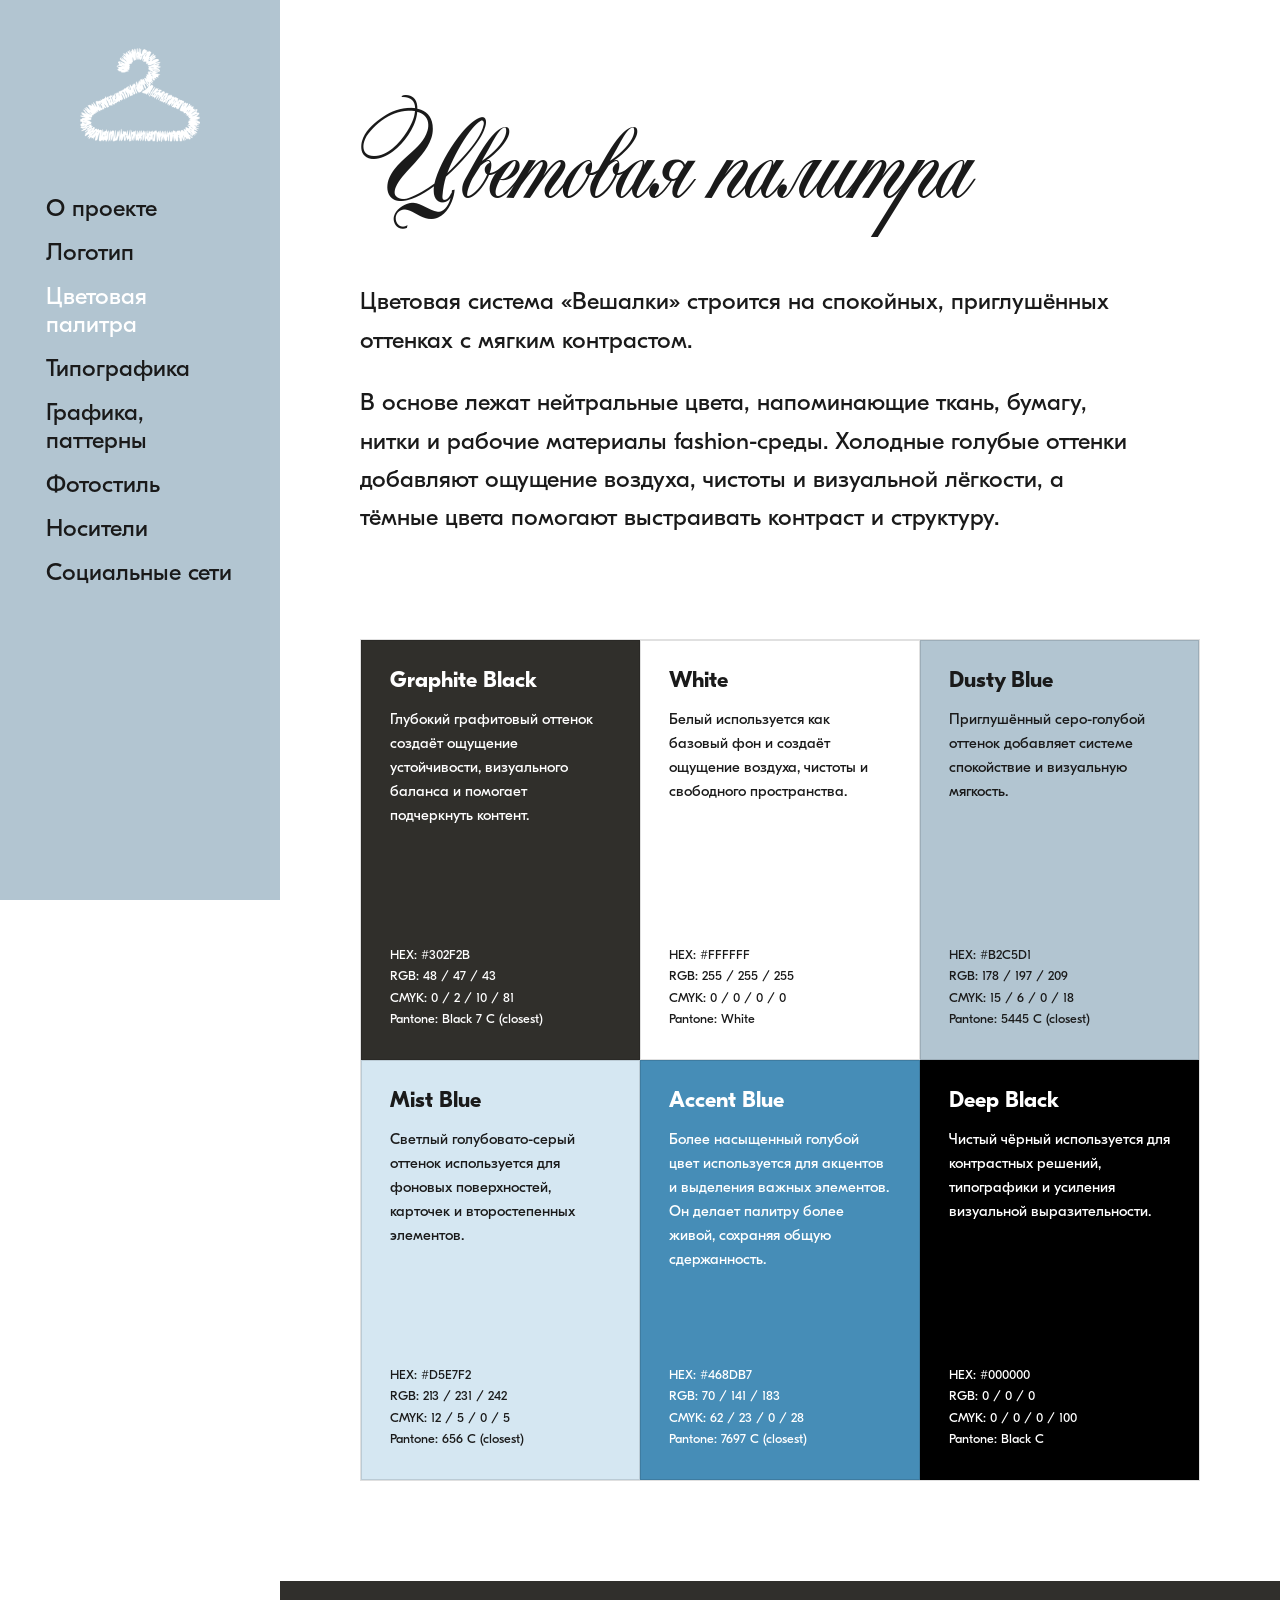
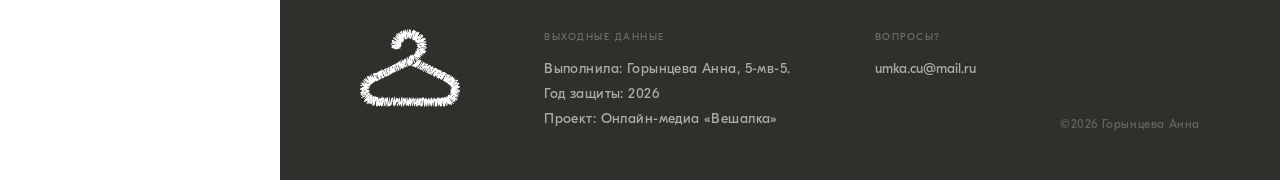
==== color.html @ f09e8b6f "Add files via upload" ====
<!DOCTYPE html>
<html lang="ru">
<head>
  <meta charset="UTF-8" />
  <meta name="viewport" content="width=device-width, initial-scale=1.0" />
  <title>Вешалка — Цветовая палитра</title>
  <link rel="stylesheet" href="css/style.css" />
  <link rel="stylesheet" href="css/color.css" />
</head>
<body>

<!-- ── MOBILE MENU BUTTON ── -->
<button class="menu-toggle" id="menuToggle" aria-label="Открыть меню">
  <span></span><span></span><span></span>
</button>
<div class="sidebar-overlay" id="sidebarOverlay"></div>

<!-- ── SIDEBAR ── -->
<aside class="sidebar" id="sidebar">
  <div class="sidebar-logo">
    <img src="assets/images/veshwhite.png" alt="Вешалка" />
  </div>
  <nav>
    <a href="index.html"> О проекте</a>
    <a href="logo.html">Логотип</a>
    <a href="color.html" class="active"> Цветовая палитра</a>
    <a href="typography.html"> Типографика</a>
    <a href="graphic.html"> Графика, паттерны</a>
    <a href="photostyle.html">Фотостиль</a>
    <a href="nositely.html"> Носители</a>
    <a href="socialmedia.html">Социальные сети</a>
  </nav>
</aside>

<!-- ── MAIN CONTENT ── -->
<main class="content">

  <!-- ЗАГОЛОВОК -->
  <section class="section reveal">
    <h1 class="section-title">Цветовая палитра</h1>

    <div class="color-intro reveal">
      <p>Цветовая система «Вешалки» строится на спокойных, приглушённых оттенках с мягким контрастом.</p>
      <p>В основе лежат нейтральные цвета, напоминающие ткань, бумагу, нитки и рабочие материалы fashion-среды. Холодные голубые оттенки добавляют ощущение воздуха, чистоты и визуальной лёгкости, а тёмные цвета помогают выстраивать контраст и структуру.</p>
    </div>

    <!-- ПАЛИТРА -->
    <div class="color-grid reveal">

      <!-- Graphite Black -->
      <div class="color-card color-card--dark">
        <div class="color-card-top">
          <h3 class="color-name">Graphite Black</h3>
          <p class="color-desc">Глубокий графитовый оттенок создаёт ощущение устойчивости, визуального баланса и помогает подчеркнуть контент.</p>
        </div>
        <div class="color-card-bottom">
          <p>HEX: #302F2B</p>
          <p>RGB: 48 / 47 / 43</p>
          <p>CMYK: 0 / 2 / 10 / 81</p>
          <p>Pantone: Black 7 C (closest)</p>
        </div>
      </div>

      <!-- White -->
      <div class="color-card color-card--white">
        <div class="color-card-top">
          <h3 class="color-name">White</h3>
          <p class="color-desc">Белый используется как базовый фон и создаёт ощущение воздуха, чистоты и свободного пространства.</p>
        </div>
        <div class="color-card-bottom">
          <p>HEX: #FFFFFF</p>
          <p>RGB: 255 / 255 / 255</p>
          <p>CMYK: 0 / 0 / 0 / 0</p>
          <p>Pantone: White</p>
        </div>
      </div>

      <!-- Dusty Blue -->
      <div class="color-card color-card--dusty">
        <div class="color-card-top">
          <h3 class="color-name">Dusty Blue</h3>
          <p class="color-desc">Приглушённый серо-голубой оттенок добавляет системе спокойствие и визуальную мягкость.</p>
        </div>
        <div class="color-card-bottom">
          <p>HEX: #B2C5D1</p>
          <p>RGB: 178 / 197 / 209</p>
          <p>CMYK: 15 / 6 / 0 / 18</p>
          <p>Pantone: 5445 C (closest)</p>
        </div>
      </div>

      <!-- Mist Blue -->
      <div class="color-card color-card--mist">
        <div class="color-card-top">
          <h3 class="color-name">Mist Blue</h3>
          <p class="color-desc">Светлый голубовато-серый оттенок используется для фоновых поверхностей, карточек и второстепенных элементов.</p>
        </div>
        <div class="color-card-bottom">
          <p>HEX: #D5E7F2</p>
          <p>RGB: 213 / 231 / 242</p>
          <p>CMYK: 12 / 5 / 0 / 5</p>
          <p>Pantone: 656 C (closest)</p>
        </div>
      </div>

      <!-- Accent Blue -->
      <div class="color-card color-card--accent">
        <div class="color-card-top">
          <h3 class="color-name color-name--light">Accent Blue</h3>
          <p class="color-desc color-desc--light">Более насыщенный голубой цвет используется для акцентов и выделения важных элементов. Он делает палитру более живой, сохраняя общую сдержанность.</p>
        </div>
        <div class="color-card-bottom color-card-bottom--light">
          <p>HEX: #468DB7</p>
          <p>RGB: 70 / 141 / 183</p>
          <p>CMYK: 62 / 23 / 0 / 28</p>
          <p>Pantone: 7697 C (closest)</p>
        </div>
      </div>

      <!-- Deep Black -->
      <div class="color-card color-card--black">
        <div class="color-card-top">
          <h3 class="color-name color-name--light">Deep Black</h3>
          <p class="color-desc color-desc--light">Чистый чёрный используется для контрастных решений, типографики и усиления визуальной выразительности.</p>
        </div>
        <div class="color-card-bottom color-card-bottom--light">
          <p>HEX: #000000</p>
          <p>RGB: 0 / 0 / 0</p>
          <p>CMYK: 0 / 0 / 0 / 100</p>
          <p>Pantone: Black C</p>
        </div>
      </div>

    </div>
  </section>

  <!-- FOOTER -->
  <footer class="footer reveal">
    <div class="footer-inner">
      <div class="footer-logo">
        <img src="assets/images/veshwhite.png" alt="" />
      </div>
      <div class="footer-info">
        <strong>Выходные данные</strong>
        Выполнила: Горынцева Анна, 5-мв-5.<br />
        Год защиты: 2026<br />
        Проект: Онлайн-медиа «Вешалка»
      </div>
      <div class="footer-contact">
        <strong class="footer-contact-label">Вопросы?</strong>
        <a href="mailto:umka.cu@mail.ru">umka.cu@mail.ru</a>
      </div>
      <div class="footer-copy">©2026 Горынцева Анна</div>
    </div>
  </footer>

</main>

<!-- SCROLL TO TOP -->
<button class="scroll-top" id="scrollTop" aria-label="Наверх">
  <svg viewBox="0 0 24 24"><polyline points="18 15 12 9 6 15"/></svg>
</button>

<script src="js/app.js"></script>
</body>
</html>
---- css/style.css ----
/* ═══════════════════════════════════════════════
   ВЕШАЛКА — style.css
   ═══════════════════════════════════════════════ */
 
/* ─── FONTS ──────────────────────────────────── */
@font-face {
  font-family: 'FrenchKiss';
  src: url('../assets/fonts/FrenchKissscript.ttf') format('truetype'),
       url('../assets/fonts/FrenchKiss.otf') format('opentype');
  font-weight: normal;
}
@font-face {
  font-family: 'KGScript';
  src: url('../assets/fonts/KGScript.ttf') format('truetype'),
       url('../assets/fonts/KGScript.otf') format('opentype');
  font-weight: normal;
}
@font-face {
  font-family: 'GTEesti';
  src: url('../assets/fonts/GTEestiProDisplay-Thin.ttf') format('truetype'),
       url('../assets/fonts/gteestiprodisplay_thin.otf') format('opentype');
  font-weight: 300;
}
@font-face {
  font-family: 'GTEesti';
  src: url('../assets/fonts/GTEestiProDisplay-Regular.ttf') format('truetype'),
       url('../assets/fonts/gteestiprodisplay_regular.otf') format('opentype');
  font-weight: 400;
}
@font-face {
  font-family: 'GTEesti';
  src: url('../assets/fonts/GTEestiProDisplay-Bold.ttf') format('truetype'),
       url('../assets/fonts/gteestiprodisplay_bold.otf') format('opentype');
  font-weight: 700;
}
 
/* ─── VARIABLES ──────────────────────────────── */
:root {
  --blue:        #B2C5D1;
  --dark:        #302F2C;
  --white:       #FFFFFF;
  --black:       #1a1a1a;
  --sidebar-w:   280px;
  --gap-section: 100px;
  --gap-block:    50px;
}
 
/* ─── RESET ──────────────────────────────────── */
*, *::before, *::after {
  box-sizing: border-box;
  margin: 0;
  padding: 0;
}
html {
  scroll-behavior: smooth;
}
body {
  display: flex;
  min-height: 100vh;
  font-family: 'GTEesti', sans-serif;
  font-weight: 400;
  color: var(--black);
  background: var(--white);
  overflow-x: hidden;
}
 
/* ═══════════════════════════════════════════════
   SIDEBAR
   ═══════════════════════════════════════════════ */
.sidebar {
  position: fixed;
  top: 0;
  left: 0;
  width: var(--sidebar-w);
  height: 100vh;
  background: var(--blue);
  display: flex;
  flex-direction: column;
  padding: 48px 36px 36px;
  z-index: 100;
  overflow: hidden;
}
 
/* Вешалка в сайдбаре — большая, как на макете */
.sidebar-logo {
  margin-bottom: 48px;
  display: flex;
  justify-content: center;
}
.sidebar-logo img {
  width: 120px;
}
 
/* Навигация */
.sidebar nav {
  display: flex;
  flex-direction: column;
  gap: 4px;
}
.sidebar nav a {
  display: flex;
  align-items: baseline;
  gap: 10px;
  text-decoration: none;
  font-family: 'GTEesti', sans-serif;
  font-weight: 400;
  font-size: 24px;
  color: var(--black);
  padding: 6px 10px;
  border-radius: 4px;
  transition: color 0.22s, background 0.22s;
}
.sidebar nav a .num {
  font-size: 13px;
  color: rgba(0, 0, 0, 0.4);
  min-width: 18px;
  flex-shrink: 0;
  line-height: 1;
}
.sidebar nav a:hover {
  background: rgba(255, 255, 255, 0.3);
  color: var(--black);
}
/* Активная страница — белым */
.sidebar nav a.active {
  color: var(--white);
  font-weight: 400;
}
.sidebar nav a.active .num {
  color: rgba(255, 255, 255, 0.6);
}
 
/* ═══════════════════════════════════════════════
   MAIN CONTENT
   ═══════════════════════════════════════════════ */
.content {
  margin-left: var(--sidebar-w);
  flex: 1;
  background: var(--white);
  padding: 0 80px;
}
 
/* ─── HERO ───────────────────────────────────── */
.hero {
  min-height: 100vh;
  display: flex;
  align-items: center;
  justify-content: center;
  padding-top: 60px;
  padding-bottom: 60px;
}
.hero-logo img {
  width: 100%;
  max-width: 700px;
  display: block;
}
 
/* ─── СЕКЦИИ ─────────────────────────────────── */
.section {
  padding-top: var(--gap-section);
}
 
/* Заголовки — рукописный шрифт, 128px */
.section-title {
  font-family: 'KGScript', 'FrenchKiss', cursive;
  font-size: 128px;
  font-weight: normal;
  color: var(--black);
  margin-bottom: var(--gap-block);
  line-height: 1.05;
}
 
/* Весь основной текст — regular, 24px */
p, .about-text p, .mission-right p,
.metaphor-text p, .visual-right p,
.audience-desc p, .audience-note,
.tone-text p {
  font-family: 'GTEesti', sans-serif;
  font-weight: 400;
  font-size: 24px;
  line-height: 1.6;
  color: var(--black);
}
 
/* ─── О ПРОЕКТЕ ──────────────────────────────── */
.about-text {
  margin-bottom: var(--gap-block);
}
.about-text p {
  max-width: 700px;
}
.about-note {
  display: flex;
  align-items: flex-start;
  gap: 24px;
  max-width: 700px;
}
.about-note .stitch-v {
  width: 35px;
  flex-shrink: 0;
  margin-top: 6px;
}
.about-note p {
  /* same color as body, no opacity reduction */
  color: var(--black);
  margin: 0;
}
 
/* ─── МИССИЯ ─────────────────────────────────── */
.mission-layout {
  display: flex;
  align-items: center;
  gap: 80px;
  flex-wrap: wrap;
}
.mission-left {
  flex-shrink: 0;
  position: relative;
  display: flex;
  align-items: center;
  justify-content: center;
}
.mission-left .circle-img {
  width: 500px;
}
.mission-left .circle-text {
  position: absolute;
  text-align: center;
  font-family: 'GTEesti', sans-serif;
  font-weight: 400;
  font-size: 24px;
  line-height: 1.4;
  max-width: 300px;
  color: var(--black);
}
.mission-right {
  flex: 1;
  min-width: 280px;
}
 
/* ─── МЕТАФОРА БРЕНДА ────────────────────────── */
.metaphor-layout {
  display: flex;
  align-items: flex-start;
  gap: 80px;
}
.metaphor-text {
  flex: 1;
}
.metaphor-text p {
  margin-bottom: 24px;
  max-width: 600px;
}
.metaphor-image {
  flex-shrink: 0;
}
.metaphor-image img {
  width: 160px;
}
.metaphor-note {
  display: flex;
  align-items: flex-start;
  gap: 24px;
  max-width: 700px;
  margin-top: var(--gap-block);
}
.metaphor-note .stitch-v {
  width: 12px;
  flex-shrink: 0;
  margin-top: 6px;
}
.metaphor-note p {
  color: var(--black);
  margin: 0;
}
 
/* ─── ВИЗУАЛЬНАЯ МЕТАФОРА ────────────────────── */
.visual-layout {
  display: flex;
  align-items: center;
  gap: 80px;
  flex-wrap: wrap;
}
.visual-left {
  flex: 1;
  min-width: 220px;
  display: flex;
  align-items: center;
  justify-content: center;
}
.embroidery-block {
  display: flex;
  flex-direction: column;
  align-items: center;
  gap: 16px;
  width: 100%;
}
.embroidery-block img {
  width: 100%;
  max-width: 320px;
  /* без понижения прозрачности */
}
.embroidery-word {
  font-family: 'GTEesti', sans-serif;
  font-weight: 400;
  font-size: 32px;
  color: var(--black);
  letter-spacing: 0.05em;
  text-align: center;
}
.visual-right {
  flex: 1;
  min-width: 280px;
}
.visual-right p {
  margin-bottom: var(--gap-block);
}
 
/* ─── ЦЕЛЕВАЯ АУДИТОРИЯ ──────────────────────── */
.audience-top {
  display: flex;
  align-items: center;
  gap: 80px;
  flex-wrap: wrap;
}
.audience-badge {
  flex-shrink: 0;
  position: relative;
  display: flex;
  align-items: center;
  justify-content: center;
}
.audience-badge .circle-img {
  width: 500px;
}
.audience-badge .badge-text {
  position: absolute;
  text-align: center;
  font-family: 'GTEesti', sans-serif;
  font-weight: 400;
  font-size: 24px;
  line-height: 1.4;
  color: var(--black);
}
.audience-desc {
  flex: 1;
  min-width: 280px;
}
.audience-desc p {
  margin-bottom: 24px;
}
.audience-note {
  margin-top: var(--gap-block);
  max-width: 700px;
}
 
/* ─── СТИЛЬ ОБЩЕНИЯ ──────────────────────────── */
.tone-text p {
  max-width: 700px;
  margin-bottom: 24px;
}
.tone-main {
  font-weight: 700 !important;
}
 
/* ─── КЛЮЧЕВОЕ СООБЩЕНИЕ ─────────────────────── */
.keymsg-layout {
  display: flex;
  align-items: center;
  gap: 40px;
  flex-wrap: wrap;
}
.keymsg-circle {
  position: relative;
  display: flex;
  align-items: center;
  justify-content: center;
  flex-shrink: 0;
}
.keymsg-circle .circle-img {
  width: 500px;
}
.keymsg-circle .keymsg-text {
  position: absolute;
  text-align: center;
  font-family: 'GTEesti', sans-serif;
  font-weight: 400;
  font-size: 24px;
  line-height: 1.4;
  max-width: 320px;
  color: var(--black);
}
 
/* ═══════════════════════════════════════════════
   FOOTER
   ═══════════════════════════════════════════════ */
.footer {
  margin-top: var(--gap-section);
  background: var(--dark);
  /* Отступы чтобы не растягивался на всю ширину контента */
  margin-left: -80px;
  margin-right: -80px;
  padding: 48px 80px;
}
.footer-inner {
  display: flex;
  align-items: flex-start;
  justify-content: space-between;
  gap: 40px;
  flex-wrap: wrap;
}
.footer-logo img {
  width: 100px;
}
.footer-info {
  font-family: 'GTEesti', sans-serif;
  font-weight: 400;
  font-size: 14px;
  line-height: 1.8;
  color: rgba(255, 255, 255, 0.6);
  letter-spacing: 0.03em;
}
.footer-info strong {
  display: block;
  color: rgba(255, 255, 255, 0.3);
  font-size: 10px;
  letter-spacing: 0.15em;
  text-transform: uppercase;
  margin-bottom: 10px;
  font-weight: 400;
}
.footer-contact {
  font-family: 'GTEesti', sans-serif;
  font-weight: 400;
  font-size: 14px;
  line-height: 1.8;
  color: rgba(255, 255, 255, 0.6);
}
.footer-contact-label {
  display: block;
  color: rgba(255, 255, 255, 0.3);
  font-size: 10px;
  letter-spacing: 0.15em;
  text-transform: uppercase;
  margin-bottom: 10px;
  font-weight: 400;
}
.footer-contact a {
  color: rgba(255, 255, 255, 0.6);
  text-decoration: none;
  transition: color 0.2s;
}
.footer-contact a:hover {
  color: var(--white);
}
.footer-copy {
  font-family: 'GTEesti', sans-serif;
  font-weight: 400;
  font-size: 12px;
  color: rgba(255, 255, 255, 0.25);
  letter-spacing: 0.05em;
  align-self: flex-end;
}
 
/* ═══════════════════════════════════════════════
   SCROLL TO TOP
   ═══════════════════════════════════════════════ */
.scroll-top {
  position: fixed;
  bottom: 40px;
  right: 40px;
  width: 48px;
  height: 48px;
  background: var(--blue);
  border-radius: 50%;
  display: flex;
  align-items: center;
  justify-content: center;
  cursor: pointer;
  opacity: 0;
  pointer-events: none;
  transition: opacity 0.3s, transform 0.3s;
  z-index: 200;
  border: none;
}
.scroll-top.visible {
  opacity: 1;
  pointer-events: all;
}
.scroll-top:hover {
  transform: translateY(-3px);
  background: #9db5c3;
}
.scroll-top svg {
  width: 20px;
  height: 20px;
  stroke: white;
  fill: none;
  stroke-width: 2;
  stroke-linecap: round;
  stroke-linejoin: round;
}
 
/* ═══════════════════════════════════════════════
   REVEAL ANIMATION
   ═══════════════════════════════════════════════ */
.reveal {
  opacity: 0;
  transform: translateY(36px);
  transition: opacity 0.75s ease, transform 0.75s ease;
}
.reveal.visible {
  opacity: 1;
  transform: translateY(0);
}
 
/* ═══════════════════════════════════════════════
   MOBILE MENU TOGGLE
   ═══════════════════════════════════════════════ */
.menu-toggle {
  display: none;
  position: fixed;
  top: 16px;
  left: 16px;
  z-index: 300;
  background: var(--blue);
  border: none;
  width: 44px;
  height: 44px;
  border-radius: 6px;
  flex-direction: column;
  align-items: center;
  justify-content: center;
  gap: 5px;
  cursor: pointer;
  padding: 10px;
}
.menu-toggle span {
  display: block;
  width: 22px;
  height: 2px;
  background: var(--black);
  transition: all 0.25s;
}
.sidebar-overlay {
  display: none;
  position: fixed;
  inset: 0;
  background: rgba(0, 0, 0, 0.3);
  z-index: 99;
}
 
/* ═══════════════════════════════════════════════
   RESPONSIVE
   ═══════════════════════════════════════════════ */
 
/* TABLET — до 1024px */
@media (max-width: 1024px) {
  :root {
    --sidebar-w: 240px;
  }
  .content {
    padding: 0 48px;
  }
  .footer {
    margin-left: -48px;
    margin-right: -48px;
    padding: 40px 48px;
  }
  .section-title {
    font-size: 80px;
  }
  .hero-logo img {
    max-width: 500px;
  }
  .mission-left .circle-img,
  .audience-badge .circle-img,
  .keymsg-circle .circle-img {
    width: 360px;
  }
  .mission-left .circle-text,
  .audience-badge .badge-text,
  .keymsg-circle .keymsg-text {
    font-size: 20px;
    max-width: 240px;
  }
}
 
/* TABLET — до 768px */
@media (max-width: 768px) {
  :root {
    --sidebar-w: 0px;
    --gap-section: 72px;
    --gap-block: 40px;
  }
 
  .menu-toggle {
    display: flex;
  }
  .sidebar-overlay {
    display: block;
    opacity: 0;
    pointer-events: none;
    transition: opacity 0.3s;
  }
  .sidebar-overlay.open {
    opacity: 1;
    pointer-events: all;
  }
 
  /* Сайдбар выезжает, но логотип в нём начинается ниже, чтобы не перекрывать бургер */
  .sidebar {
    width: 260px;
    transform: translateX(-100%);
    transition: transform 0.3s ease;
    padding-top: 80px; /* отступ сверху, чтобы вешалка была ниже бургера */
  }
  .sidebar.open {
    transform: translateX(0);
  }
 
  .content {
    margin-left: 0;
    padding: 0 28px;
  }
  .footer {
    margin-left: -28px;
    margin-right: -28px;
    padding: 36px 28px;
  }
 
  .hero {
    min-height: 80vh;
    padding-top: 72px;
  }
  .hero-logo img {
    max-width: 320px;
  }
  .section-title {
    font-size: 56px;
  }
  p, .about-text p, .mission-right p,
  .metaphor-text p, .visual-right p,
  .audience-desc p, .audience-note,
  .tone-text p {
    font-size: 18px;
  }
  .mission-left .circle-text,
  .audience-badge .badge-text,
  .keymsg-circle .keymsg-text {
    font-size: 18px;
  }
  .mission-layout,
  .metaphor-layout,
  .visual-layout,
  .audience-top,
  .keymsg-layout {
    flex-direction: column;
    align-items: flex-start;
    gap: 40px;
  }
  .mission-left .circle-img,
  .audience-badge .circle-img,
  .keymsg-circle .circle-img {
    width: 280px;
  }
  .mission-left .circle-text,
  .audience-badge .badge-text,
  .keymsg-circle .keymsg-text {
    max-width: 200px;
  }
  .metaphor-image {
    display: none;
  }
  .footer-inner {
    flex-direction: column;
    gap: 28px;
  }
  .scroll-top {
    bottom: 20px;
    right: 20px;
  }
}
 
/* MOBILE — до 480px */
@media (max-width: 480px) {
  .section-title {
    font-size: 44px;
  }
  .content {
    padding: 0 20px;
  }
  .footer {
    margin-left: -20px;
    margin-right: -20px;
    padding: 28px 20px;
  }
  .hero-logo img {
    max-width: 260px;
  }
  .mission-left .circle-img,
  .audience-badge .circle-img,
  .keymsg-circle .circle-img {
    width: 240px;
  }
}
 
/* WIDE DESKTOP — 1600px+ */
@media (min-width: 1600px) {
  :root {
    --sidebar-w: 320px;
  }
  .content {
    padding: 0 120px;
  }
  .footer {
    margin-left: -120px;
    margin-right: -120px;
    padding: 56px 120px;
  }
  .hero-logo img {
    max-width: 900px;
  }
  .section-title {
    font-size: 128px;
  }
}
---- css/color.css ----
/* ═══════════════════════════════════════════════
   ВЕШАЛКА — color.css
   Стили для страницы «Цветовая палитра»
   ═══════════════════════════════════════════════ */

/* ─── ВВОДНЫЙ ТЕКСТ ──────────────────────────── */
.color-intro {
  margin-bottom: var(--gap-section);
  max-width: 780px;
}
.color-intro p {
  font-size: 24px;
  font-weight: 400;
  line-height: 1.6;
  color: var(--black);
  margin-bottom: 24px;
}
.color-intro p:last-child {
  margin-bottom: 0;
}

/* ─── СЕТКА КАРТОЧЕК ─────────────────────────── */
.color-grid {
  display: grid;
  grid-template-columns: repeat(3, 1fr);
  gap: 0;
  border: 1.5px solid rgba(0, 0, 0, 0.12);
}

/* ─── БАЗОВАЯ КАРТОЧКА ───────────────────────── */
.color-card {
  display: flex;
  flex-direction: column;
  justify-content: space-between;
  min-height: 420px;
  border: 1.5px solid rgba(0, 0, 0, 0.12);
  padding: 28px 28px 28px;
}

.color-card-top {
  flex: 1;
}
.color-card-bottom {
  margin-top: 32px;
}

/* Название цвета */
.color-name {
  font-family: 'GTEesti', sans-serif;
  font-weight: 700;
  font-size: 22px;
  color: var(--black);
  margin-bottom: 14px;
  line-height: 1.2;
}
.color-name--light {
  color: var(--white);
}

/* Описание */
.color-desc {
  font-family: 'GTEesti', sans-serif;
  font-weight: 400;
  font-size: 15px;
  line-height: 1.6;
  color: var(--black);
}
.color-desc--light {
  color: var(--white);
}

/* Технические данные */
.color-card-bottom p {
  font-family: 'GTEesti', sans-serif;
  font-weight: 400;
  font-size: 13px;
  line-height: 1.65;
  color: var(--black);
  margin: 0;
}
.color-card-bottom--light p {
  color: var(--white);
}

/* ─── ВАРИАНТЫ КАРТОЧЕК ──────────────────────── */

/* Graphite Black */
.color-card--dark {
  background-color: #302F2B;
}
.color-card--dark .color-name,
.color-card--dark .color-desc,
.color-card--dark .color-card-bottom p {
  color: var(--white);
}

/* White */
.color-card--white {
  background-color: #FFFFFF;
}

/* Dusty Blue */
.color-card--dusty {
  background-color: #B2C5D1;
}

/* Mist Blue */
.color-card--mist {
  background-color: #D5E7F2;
}

/* Accent Blue */
.color-card--accent {
  background-color: #468DB7;
}

/* Deep Black */
.color-card--black {
  background-color: #000000;
}

/* ═══════════════════════════════════════════════
   RESPONSIVE
   ═══════════════════════════════════════════════ */

/* TABLET */
@media (max-width: 1024px) {
  .color-grid {
    grid-template-columns: repeat(2, 1fr);
  }
  .color-card {
    min-height: 380px;
  }
  .color-name {
    font-size: 20px;
  }
}

/* MOBILE */
@media (max-width: 640px) {
  .color-grid {
    grid-template-columns: 1fr;
  }
  .color-card {
    min-height: 300px;
    padding: 24px;
  }
  .color-intro p {
    font-size: 18px;
  }
  .color-name {
    font-size: 20px;
  }
  .color-desc {
    font-size: 14px;
  }
  .color-card-bottom p {
    font-size: 12px;
  }
}
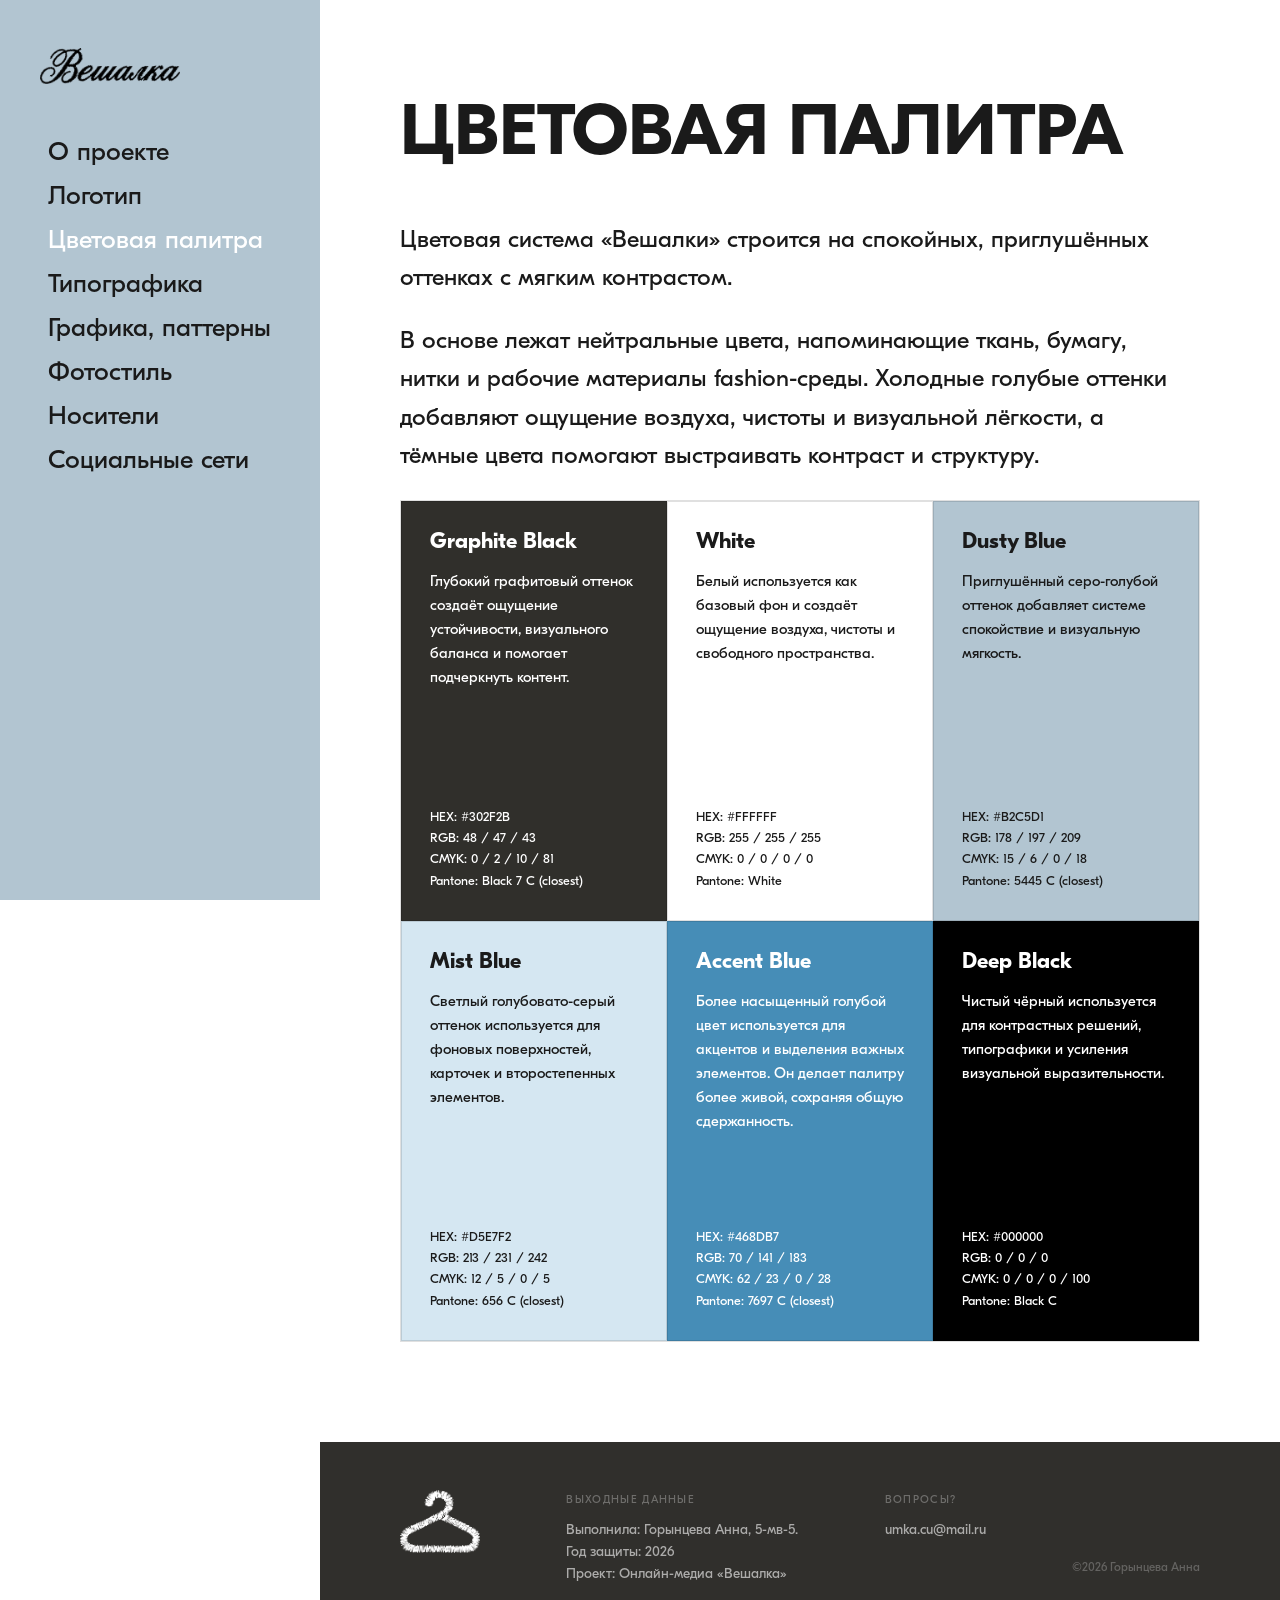
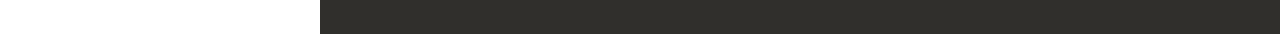
==== commit 9fb32757: "ох..." ====
--- a/color.html
+++ b/color.html
@@ -4,6 +4,7 @@
   <meta charset="UTF-8" />
   <meta name="viewport" content="width=device-width, initial-scale=1.0" />
   <title>Вешалка — Цветовая палитра</title>
+  <link rel="icon" href="assets/images/fav.png" type="image/png">
   <link rel="stylesheet" href="css/style.css" />
   <link rel="stylesheet" href="css/color.css" />
 </head>
@@ -18,7 +19,7 @@
 <!-- ── SIDEBAR ── -->
 <aside class="sidebar" id="sidebar">
   <div class="sidebar-logo">
-    <img src="assets/images/veshwhite.png" alt="Вешалка" />
+    <img src="assets/images/veshmenu.png" alt="Вешалка" />
   </div>
   <nav>
     <a href="index.html"> О проекте</a>
@@ -34,10 +35,12 @@
 
 <!-- ── MAIN CONTENT ── -->
 <main class="content">
+  <div class="content-inner">
 
   <!-- ЗАГОЛОВОК -->
   <section class="section reveal">
-    <h1 class="section-title">Цветовая палитра</h1>
+    <h1 class="color-page-title">ЦВЕТОВАЯ ПАЛИТРА</h1>
+
 
     <div class="color-intro reveal">
       <p>Цветовая система «Вешалки» строится на спокойных, приглушённых оттенках с мягким контрастом.</p>
@@ -153,7 +156,7 @@
       <div class="footer-copy">©2026 Горынцева Анна</div>
     </div>
   </footer>
-
+</div>
 </main>
 
 <!-- SCROLL TO TOP -->
--- a/css/style.css
+++ b/css/style.css
@@ -5,7 +5,7 @@
 /* ─── FONTS ──────────────────────────────────── */
 @font-face {
   font-family: 'FrenchKiss';
-  src: url('../assets/fonts/FrenchKissscript.ttf') format('truetype'),
+  src: url('../assets/fonts/denistina_en.ttf') format('truetype'),
        url('../assets/fonts/FrenchKiss.otf') format('opentype');
   font-weight: normal;
 }
@@ -34,15 +34,38 @@
   font-weight: 700;
 }
  
-/* ─── VARIABLES ──────────────────────────────── */
+/* ─── СЕТОЧНЫЕ ПЕРЕМЕННЫЕ ────────────────────── */
+/*
+  Вся страница = 16 колонок
+  Сайдбар      = 4 кол  → 25% viewport
+  Контент-зона = 12 кол → 75% viewport
+  Отступ-воздух= 1 кол  → 75% / 12 = 6.25% контент-зоны с каждой стороны
+  Одна колонка контента = 75vw / 12
+*/
 :root {
-  --blue:        #B2C5D1;
-  --dark:        #302F2C;
-  --white:       #FFFFFF;
-  --black:       #1a1a1a;
-  --sidebar-w:   280px;
-  --gap-section: 100px;
-  --gap-block:    50px;
+  --cols-total:   16;
+  --cols-sidebar: 4;
+  --cols-content: 12;   /* 75vw */
+  --cols-pad:     1;    /* 1 кол воздуха с каждой стороны внутри контента */
+ 
+  --sidebar-w:    25vw;       /* 4/16 */
+  --col-w:        calc(75vw / 12); /* ширина одной контентной колонки */
+  --content-pad:  calc(75vw / 12); /* 1 колонка = отступ */
+ 
+  --blue:   #B2C5D1;
+  --dark:   #302F2C;
+  --white:  #FFFFFF;
+  --black:  #1a1a1a;
+ 
+  /* Типографика */
+  --fz-body:    26px;
+  --lh-body:    36px;   /* строгий межстрочный интервал */
+  --fz-title:   64px;
+  --lh-title:   72px;
+ 
+  /* Вертикальные отступы */
+  --gap-before-title: 100px;  /* перед заголовком */
+  --gap-after-title:  50px;   /* после заголовка / между блоками */
 }
  
 /* ─── RESET ──────────────────────────────────── */
@@ -51,93 +74,93 @@
   margin: 0;
   padding: 0;
 }
-html {
-  scroll-behavior: smooth;
-}
+html { scroll-behavior: smooth; }
 body {
-  display: flex;
+
   min-height: 100vh;
   font-family: 'GTEesti', sans-serif;
   font-weight: 400;
+  font-size: var(--fz-body);
+  line-height: var(--lh-body);
   color: var(--black);
   background: var(--white);
   overflow-x: hidden;
 }
  
 /* ═══════════════════════════════════════════════
-   SIDEBAR
+   SIDEBAR — 4 колонки
    ═══════════════════════════════════════════════ */
 .sidebar {
   position: fixed;
   top: 0;
   left: 0;
   width: var(--sidebar-w);
+  min-width: 200px;
   height: 100vh;
   background: var(--blue);
   display: flex;
   flex-direction: column;
-  padding: 48px 36px 36px;
+  padding: 48px calc(var(--col-w) * 0.5) 36px calc(var(--col-w) * 0.5);
   z-index: 100;
-  overflow: hidden;
-}
- 
-/* Вешалка в сайдбаре — большая, как на макете */
+  overflow-y: auto;
+  overflow-x: hidden;
+}
+ 
+/* Логотип-изображение */
 .sidebar-logo {
   margin-bottom: 48px;
-  display: flex;
-  justify-content: center;
+}
+.sidebar-logo a {
+  display: block;
 }
 .sidebar-logo img {
-  width: 120px;
+  width: 100%;
+  max-width: 140px;
+  height: auto;
+  display: block;
 }
  
 /* Навигация */
 .sidebar nav {
   display: flex;
   flex-direction: column;
-  gap: 4px;
+  gap: 0;
 }
 .sidebar nav a {
-  display: flex;
-  align-items: baseline;
-  gap: 10px;
+  display: block;
   text-decoration: none;
   font-family: 'GTEesti', sans-serif;
   font-weight: 400;
-  font-size: 24px;
+  font-size: 26px;
+  line-height: 36px;
   color: var(--black);
-  padding: 6px 10px;
-  border-radius: 4px;
-  transition: color 0.22s, background 0.22s;
-}
-.sidebar nav a .num {
-  font-size: 13px;
-  color: rgba(0, 0, 0, 0.4);
-  min-width: 18px;
-  flex-shrink: 0;
-  line-height: 1;
+  padding: 4px 8px;
+  border-radius: 3px;
+  transition: color 0.2s, background 0.2s;
 }
 .sidebar nav a:hover {
-  background: rgba(255, 255, 255, 0.3);
+  background: rgba(255,255,255,0.25);
   color: var(--black);
 }
-/* Активная страница — белым */
 .sidebar nav a.active {
   color: var(--white);
-  font-weight: 400;
-}
-.sidebar nav a.active .num {
-  color: rgba(255, 255, 255, 0.6);
-}
- 
-/* ═══════════════════════════════════════════════
-   MAIN CONTENT
+}
+ 
+/* ═══════════════════════════════════════════════
+   CONTENT — 12 колонок, с 1 кол. воздуха с каждой стороны
    ═══════════════════════════════════════════════ */
 .content {
   margin-left: var(--sidebar-w);
   flex: 1;
   background: var(--white);
-  padding: 0 80px;
+  /* Внешний контейнер занимает 12 колонок */
+}
+ 
+/* Внутренний блок с отступами по 1 колонке */
+.content-inner {
+  padding-left: var(--content-pad);
+  padding-right: var(--content-pad);
+  padding-bottom: 0;
 }
  
 /* ─── HERO ───────────────────────────────────── */
@@ -149,258 +172,110 @@
   padding-top: 60px;
   padding-bottom: 60px;
 }
-.hero-logo img {
+.hero img {
   width: 100%;
-  max-width: 700px;
-  display: block;
-}
- 
-/* ─── СЕКЦИИ ─────────────────────────────────── */
+  max-width: 640px;
+  display: block;
+}
+ 
+/* ═══════════════════════════════════════════════
+   СЕКЦИИ
+   ═══════════════════════════════════════════════ */
 .section {
-  padding-top: var(--gap-section);
-}
- 
-/* Заголовки — рукописный шрифт, 128px */
+  padding-top: var(--gap-before-title);
+}
+ 
+/* Заголовки — 64px, отступ после 50px */
 .section-title {
-  font-family: 'KGScript', 'FrenchKiss', cursive;
-  font-size: 128px;
-  font-weight: normal;
+  font-family: 'GTEesti', sans-serif;
+  font-weight: 700;
+  font-size: var(--fz-title);
+  line-height: var(--lh-title);
   color: var(--black);
-  margin-bottom: var(--gap-block);
-  line-height: 1.05;
-}
- 
-/* Весь основной текст — regular, 24px */
-p, .about-text p, .mission-right p,
-.metaphor-text p, .visual-right p,
-.audience-desc p, .audience-note,
-.tone-text p {
-  font-family: 'GTEesti', sans-serif;
-  font-weight: 400;
-  font-size: 24px;
-  line-height: 1.6;
+  margin-bottom: var(--gap-after-title);
+}
+ 
+/* Весь текст — 26px / 36px */
+p {
+  font-size: var(--fz-body);
+  line-height: var(--lh-body);
+  font-weight: 400;
   color: var(--black);
 }
  
-/* ─── О ПРОЕКТЕ ──────────────────────────────── */
-.about-text {
-  margin-bottom: var(--gap-block);
-}
-.about-text p {
-  max-width: 700px;
-}
-.about-note {
-  display: flex;
-  align-items: flex-start;
-  gap: 24px;
-  max-width: 700px;
-}
-.about-note .stitch-v {
-  width: 35px;
-  flex-shrink: 0;
-  margin-top: 6px;
-}
-.about-note p {
-  /* same color as body, no opacity reduction */
-  color: var(--black);
-  margin: 0;
-}
- 
-/* ─── МИССИЯ ─────────────────────────────────── */
-.mission-layout {
-  display: flex;
-  align-items: center;
-  gap: 80px;
-  flex-wrap: wrap;
-}
-.mission-left {
-  flex-shrink: 0;
+/* ─── ДВУХКОЛОНОЧНАЯ СЕТКА ───────────────────── */
+/* Внутри content-inner: 10 рабочих колонок (12 − 2 отступа)
+   Каждый col = 5 колонок из 10 = 50% */
+.two-col {
+  display: grid;
+  grid-template-columns: 1fr 1fr;
+  gap: var(--lh-body); /* gap = межстрочный = 36px, сетка дышит */
+}
+.two-col--center {
+  align-items: center;
+}
+.col {
+  display: flex;
+  flex-direction: column;
+  gap: var(--lh-body); /* отступ между абзацами = межстрочный */
+}
+ 
+/* Картинка в правом столбце — выровнена по центру */
+.col--img-right {
+  align-items: center;
+  justify-content: center;
+}
+.col--img-right img {
+  max-width: 200px;
+  width: 100%;
+  height: auto;
+}
+ 
+/* ─── КРУЖКИ ─────────────────────────────────── */
+.col--circle {
+  align-items: center;
+  justify-content: center;
+}
+.circle-wrap {
   position: relative;
-  display: flex;
+  display: inline-flex;
   align-items: center;
   justify-content: center;
 }
-.mission-left .circle-img {
-  width: 500px;
-}
-.mission-left .circle-text {
+.circle-img {
+  width: 100%;
+  max-width: 340px;
+  display: block;
+}
+.circle-text {
   position: absolute;
   text-align: center;
-  font-family: 'GTEesti', sans-serif;
-  font-weight: 400;
-  font-size: 24px;
-  line-height: 1.4;
-  max-width: 300px;
+  font-size: 16px;
+  line-height: 22px;
+  font-weight: 400;
+  max-width: 55%;
   color: var(--black);
 }
-.mission-right {
-  flex: 1;
-  min-width: 280px;
-}
- 
-/* ─── МЕТАФОРА БРЕНДА ────────────────────────── */
-.metaphor-layout {
-  display: flex;
-  align-items: flex-start;
-  gap: 80px;
-}
-.metaphor-text {
-  flex: 1;
-}
-.metaphor-text p {
-  margin-bottom: 24px;
-  max-width: 600px;
-}
-.metaphor-image {
-  flex-shrink: 0;
-}
-.metaphor-image img {
-  width: 160px;
-}
-.metaphor-note {
-  display: flex;
-  align-items: flex-start;
-  gap: 24px;
-  max-width: 700px;
-  margin-top: var(--gap-block);
-}
-.metaphor-note .stitch-v {
-  width: 12px;
-  flex-shrink: 0;
-  margin-top: 6px;
-}
-.metaphor-note p {
-  color: var(--black);
-  margin: 0;
-}
- 
-/* ─── ВИЗУАЛЬНАЯ МЕТАФОРА ────────────────────── */
-.visual-layout {
-  display: flex;
-  align-items: center;
-  gap: 80px;
-  flex-wrap: wrap;
-}
-.visual-left {
-  flex: 1;
-  min-width: 220px;
-  display: flex;
-  align-items: center;
-  justify-content: center;
-}
-.embroidery-block {
-  display: flex;
-  flex-direction: column;
-  align-items: center;
-  gap: 16px;
-  width: 100%;
-}
-.embroidery-block img {
-  width: 100%;
-  max-width: 320px;
-  /* без понижения прозрачности */
-}
-.embroidery-word {
-  font-family: 'GTEesti', sans-serif;
-  font-weight: 400;
-  font-size: 32px;
-  color: var(--black);
-  letter-spacing: 0.05em;
-  text-align: center;
-}
-.visual-right {
-  flex: 1;
-  min-width: 280px;
-}
-.visual-right p {
-  margin-bottom: var(--gap-block);
-}
- 
-/* ─── ЦЕЛЕВАЯ АУДИТОРИЯ ──────────────────────── */
-.audience-top {
-  display: flex;
-  align-items: center;
-  gap: 80px;
-  flex-wrap: wrap;
-}
-.audience-badge {
-  flex-shrink: 0;
-  position: relative;
-  display: flex;
-  align-items: center;
-  justify-content: center;
-}
-.audience-badge .circle-img {
-  width: 500px;
-}
-.audience-badge .badge-text {
-  position: absolute;
-  text-align: center;
-  font-family: 'GTEesti', sans-serif;
-  font-weight: 400;
-  font-size: 24px;
-  line-height: 1.4;
-  color: var(--black);
-}
-.audience-desc {
-  flex: 1;
-  min-width: 280px;
-}
-.audience-desc p {
-  margin-bottom: 24px;
-}
-.audience-note {
-  margin-top: var(--gap-block);
-  max-width: 700px;
-}
- 
-/* ─── СТИЛЬ ОБЩЕНИЯ ──────────────────────────── */
-.tone-text p {
-  max-width: 700px;
-  margin-bottom: 24px;
-}
-.tone-main {
-  font-weight: 700 !important;
-}
  
 /* ─── КЛЮЧЕВОЕ СООБЩЕНИЕ ─────────────────────── */
-.keymsg-layout {
-  display: flex;
-  align-items: center;
-  gap: 40px;
-  flex-wrap: wrap;
-}
-.keymsg-circle {
-  position: relative;
-  display: flex;
-  align-items: center;
-  justify-content: center;
-  flex-shrink: 0;
-}
-.keymsg-circle .circle-img {
-  width: 500px;
-}
-.keymsg-circle .keymsg-text {
-  position: absolute;
-  text-align: center;
-  font-family: 'GTEesti', sans-serif;
-  font-weight: 400;
-  font-size: 24px;
-  line-height: 1.4;
-  max-width: 320px;
-  color: var(--black);
+.keymsg-wrap {
+  display: flex;
+  justify-content: flex-start;
+}
+.keymsg-wrap .circle-img {
+  max-width: 340px;
 }
  
 /* ═══════════════════════════════════════════════
    FOOTER
    ═══════════════════════════════════════════════ */
 .footer {
-  margin-top: var(--gap-section);
+  margin-top: var(--gap-before-title);
+  /* Выходит за отступы content-inner на ширину padding */
+  margin-left: calc(-1 * var(--content-pad));
+  margin-right: calc(-1 * var(--content-pad));
   background: var(--dark);
-  /* Отступы чтобы не растягивался на всю ширину контента */
-  margin-left: -80px;
-  margin-right: -80px;
-  padding: 48px 80px;
+  padding: 48px var(--content-pad);
 }
 .footer-inner {
   display: flex;
@@ -410,55 +285,45 @@
   flex-wrap: wrap;
 }
 .footer-logo img {
-  width: 100px;
+  width: 80px;
 }
 .footer-info {
-  font-family: 'GTEesti', sans-serif;
-  font-weight: 400;
   font-size: 14px;
-  line-height: 1.8;
-  color: rgba(255, 255, 255, 0.6);
-  letter-spacing: 0.03em;
+  line-height: 22px;
+  color: rgba(255,255,255,0.6);
 }
 .footer-info strong {
   display: block;
-  color: rgba(255, 255, 255, 0.3);
-  font-size: 10px;
-  letter-spacing: 0.15em;
+  font-size: 11px;
+  letter-spacing: 0.12em;
   text-transform: uppercase;
-  margin-bottom: 10px;
-  font-weight: 400;
+  color: rgba(255,255,255,0.3);
+  font-weight: 400;
+  margin-bottom: 8px;
 }
 .footer-contact {
-  font-family: 'GTEesti', sans-serif;
-  font-weight: 400;
   font-size: 14px;
-  line-height: 1.8;
-  color: rgba(255, 255, 255, 0.6);
+  line-height: 22px;
+  color: rgba(255,255,255,0.6);
 }
 .footer-contact-label {
   display: block;
-  color: rgba(255, 255, 255, 0.3);
-  font-size: 10px;
-  letter-spacing: 0.15em;
+  font-size: 11px;
+  letter-spacing: 0.12em;
   text-transform: uppercase;
-  margin-bottom: 10px;
-  font-weight: 400;
+  color: rgba(255,255,255,0.3);
+  font-weight: 400;
+  margin-bottom: 8px;
 }
 .footer-contact a {
-  color: rgba(255, 255, 255, 0.6);
+  color: rgba(255,255,255,0.6);
   text-decoration: none;
   transition: color 0.2s;
 }
-.footer-contact a:hover {
-  color: var(--white);
-}
+.footer-contact a:hover { color: var(--white); }
 .footer-copy {
-  font-family: 'GTEesti', sans-serif;
-  font-weight: 400;
   font-size: 12px;
-  color: rgba(255, 255, 255, 0.25);
-  letter-spacing: 0.05em;
+  color: rgba(255,255,255,0.25);
   align-self: flex-end;
 }
  
@@ -473,6 +338,7 @@
   height: 48px;
   background: var(--blue);
   border-radius: 50%;
+  border: none;
   display: flex;
   align-items: center;
   justify-content: center;
@@ -481,21 +347,12 @@
   pointer-events: none;
   transition: opacity 0.3s, transform 0.3s;
   z-index: 200;
-  border: none;
-}
-.scroll-top.visible {
-  opacity: 1;
-  pointer-events: all;
-}
-.scroll-top:hover {
-  transform: translateY(-3px);
-  background: #9db5c3;
-}
+}
+.scroll-top.visible { opacity: 1; pointer-events: all; }
+.scroll-top:hover { transform: translateY(-3px); background: #9db5c3; }
 .scroll-top svg {
-  width: 20px;
-  height: 20px;
-  stroke: white;
-  fill: none;
+  width: 20px; height: 20px;
+  stroke: white; fill: none;
   stroke-width: 2;
   stroke-linecap: round;
   stroke-linejoin: round;
@@ -506,8 +363,8 @@
    ═══════════════════════════════════════════════ */
 .reveal {
   opacity: 0;
-  transform: translateY(36px);
-  transition: opacity 0.75s ease, transform 0.75s ease;
+  transform: translateY(28px);
+  transition: opacity 0.7s ease, transform 0.7s ease;
 }
 .reveal.visible {
   opacity: 1;
@@ -546,7 +403,7 @@
   display: none;
   position: fixed;
   inset: 0;
-  background: rgba(0, 0, 0, 0.3);
+  background: rgba(0,0,0,0.3);
   z-index: 99;
 }
  
@@ -554,174 +411,105 @@
    RESPONSIVE
    ═══════════════════════════════════════════════ */
  
-/* TABLET — до 1024px */
+/* ── 1600px+ широкий десктоп ── */
+@media (min-width: 1600px) {
+  :root {
+    --sidebar-w: 25vw;
+    --col-w: calc(75vw / 12);
+    --content-pad: calc(75vw / 12);
+  }
+}
+ 
+/* ── Планшет: до 1024px ── */
 @media (max-width: 1024px) {
   :root {
-    --sidebar-w: 240px;
-  }
-  .content {
-    padding: 0 48px;
-  }
-  .footer {
-    margin-left: -48px;
-    margin-right: -48px;
-    padding: 40px 48px;
-  }
-  .section-title {
-    font-size: 80px;
-  }
-  .hero-logo img {
-    max-width: 500px;
-  }
-  .mission-left .circle-img,
-  .audience-badge .circle-img,
-  .keymsg-circle .circle-img {
-    width: 360px;
-  }
-  .mission-left .circle-text,
-  .audience-badge .badge-text,
-  .keymsg-circle .keymsg-text {
-    font-size: 20px;
-    max-width: 240px;
-  }
-}
- 
-/* TABLET — до 768px */
+    --sidebar-w: 220px;
+    --col-w: calc((100vw - 220px) / 12);
+    --content-pad: calc((100vw - 220px) / 12);
+    --fz-title: 48px;
+    --lh-title: 56px;
+  }
+  .sidebar nav a {
+    font-size: 22px;
+    line-height: 32px;
+  }
+  .hero img { max-width: 480px; }
+}
+ 
+/* ── Планшет: до 768px → скрываем сайдбар ── */
 @media (max-width: 768px) {
   :root {
     --sidebar-w: 0px;
-    --gap-section: 72px;
-    --gap-block: 40px;
-  }
- 
-  .menu-toggle {
-    display: flex;
-  }
+    --fz-body: 20px;
+    --lh-body: 30px;
+    --fz-title: 40px;
+    --lh-title: 48px;
+    --gap-before-title: 72px;
+    --gap-after-title: 36px;
+    --content-pad: 24px;
+  }
+ 
+  .menu-toggle { display: flex; }
   .sidebar-overlay {
     display: block;
     opacity: 0;
     pointer-events: none;
     transition: opacity 0.3s;
   }
-  .sidebar-overlay.open {
-    opacity: 1;
-    pointer-events: all;
-  }
- 
-  /* Сайдбар выезжает, но логотип в нём начинается ниже, чтобы не перекрывать бургер */
+  .sidebar-overlay.open { opacity: 1; pointer-events: all; }
+ 
   .sidebar {
     width: 260px;
     transform: translateX(-100%);
     transition: transform 0.3s ease;
-    padding-top: 80px; /* отступ сверху, чтобы вешалка была ниже бургера */
-  }
-  .sidebar.open {
-    transform: translateX(0);
-  }
- 
-  .content {
-    margin-left: 0;
-    padding: 0 28px;
-  }
+    padding-top: 80px;
+    padding-left: 28px;
+    padding-right: 28px;
+  }
+  .sidebar.open { transform: translateX(0); }
+ 
+  .content { margin-left: 0; }
+  .content-inner {
+    padding-left: var(--content-pad);
+    padding-right: var(--content-pad);
+  }
+ 
+  .hero { min-height: 80vh; padding-top: 80px; }
+  .hero img { max-width: 280px; }
+ 
+  .two-col {
+    grid-template-columns: 1fr;
+    gap: 24px;
+  }
+  .col--img-right { align-items: flex-start; }
+  .col--img-right img { max-width: 140px; }
+ 
+  .circle-img { max-width: 260px; }
+  .keymsg-wrap .circle-img { max-width: 260px; }
+ 
   .footer {
-    margin-left: -28px;
-    margin-right: -28px;
-    padding: 36px 28px;
-  }
- 
-  .hero {
-    min-height: 80vh;
-    padding-top: 72px;
-  }
-  .hero-logo img {
-    max-width: 320px;
-  }
-  .section-title {
-    font-size: 56px;
-  }
-  p, .about-text p, .mission-right p,
-  .metaphor-text p, .visual-right p,
-  .audience-desc p, .audience-note,
-  .tone-text p {
-    font-size: 18px;
-  }
-  .mission-left .circle-text,
-  .audience-badge .badge-text,
-  .keymsg-circle .keymsg-text {
-    font-size: 18px;
-  }
-  .mission-layout,
-  .metaphor-layout,
-  .visual-layout,
-  .audience-top,
-  .keymsg-layout {
     flex-direction: column;
-    align-items: flex-start;
-    gap: 40px;
-  }
-  .mission-left .circle-img,
-  .audience-badge .circle-img,
-  .keymsg-circle .circle-img {
-    width: 280px;
-  }
-  .mission-left .circle-text,
-  .audience-badge .badge-text,
-  .keymsg-circle .keymsg-text {
-    max-width: 200px;
-  }
-  .metaphor-image {
-    display: none;
-  }
-  .footer-inner {
-    flex-direction: column;
-    gap: 28px;
-  }
-  .scroll-top {
-    bottom: 20px;
-    right: 20px;
-  }
-}
- 
-/* MOBILE — до 480px */
+    gap: 24px;
+  }
+  .scroll-top { bottom: 20px; right: 20px; }
+}
+ 
+/* ── Мобильный: до 480px ── */
 @media (max-width: 480px) {
-  .section-title {
-    font-size: 44px;
-  }
-  .content {
-    padding: 0 20px;
-  }
-  .footer {
-    margin-left: -20px;
-    margin-right: -20px;
-    padding: 28px 20px;
-  }
-  .hero-logo img {
-    max-width: 260px;
-  }
-  .mission-left .circle-img,
-  .audience-badge .circle-img,
-  .keymsg-circle .circle-img {
-    width: 240px;
-  }
-}
- 
-/* WIDE DESKTOP — 1600px+ */
-@media (min-width: 1600px) {
   :root {
-    --sidebar-w: 320px;
-  }
-  .content {
-    padding: 0 120px;
-  }
-  .footer {
-    margin-left: -120px;
-    margin-right: -120px;
-    padding: 56px 120px;
-  }
-  .hero-logo img {
-    max-width: 900px;
-  }
-  .section-title {
-    font-size: 128px;
+    --fz-body: 18px;
+    --lh-body: 28px;
+    --fz-title: 34px;
+    --lh-title: 42px;
+    --content-pad: 20px;
+    --gap-before-title: 56px;
+    --gap-after-title: 28px;
+  }
+  .sidebar-logo a { font-size: 28px; }
+  .sidebar nav a { font-size: 20px; line-height: 30px; }
+  .circle-img { max-width: 220px; }
+  .circle-text {
+    font-size: 15px;
+    line-height: 14px;
   }
 }
--- a/css/color.css
+++ b/css/color.css
@@ -2,7 +2,15 @@
    ВЕШАЛКА — color.css
    Стили для страницы «Цветовая палитра»
    ═══════════════════════════════════════════════ */
-
+.color-page-title{
+  font-family: 'GTEesti', sans-serif;
+  font-weight: 700;
+  font-size: 72px;
+  line-height: 1.0;
+  color: var(--black);
+  text-transform: uppercase;
+  margin-bottom: 50px;
+}
 /* ─── ВВОДНЫЙ ТЕКСТ ──────────────────────────── */
 .color-intro {
   margin-bottom: var(--gap-section);
@@ -16,7 +24,7 @@
   margin-bottom: 24px;
 }
 .color-intro p:last-child {
-  margin-bottom: 0;
+  margin-bottom: 100;
 }
 
 /* ─── СЕТКА КАРТОЧЕК ─────────────────────────── */
@@ -138,6 +146,11 @@
 
 /* MOBILE */
 @media (max-width: 640px) {
+  .color-page-title{
+    font-size:48px;
+    margin-top:60px;
+    margin-bottom:50px;
+  }
   .color-grid {
     grid-template-columns: 1fr;
   }
@@ -157,4 +170,13 @@
   .color-card-bottom p {
     font-size: 12px;
   }
+}
+
+@media (max-width: 480px) {
+  .graph-page-title{
+    font-size:34px;
+    margin-top:60px;
+    margin-bottom:50px;
+  }
+  .graph-subtitle { font-size: 24px; }
 }
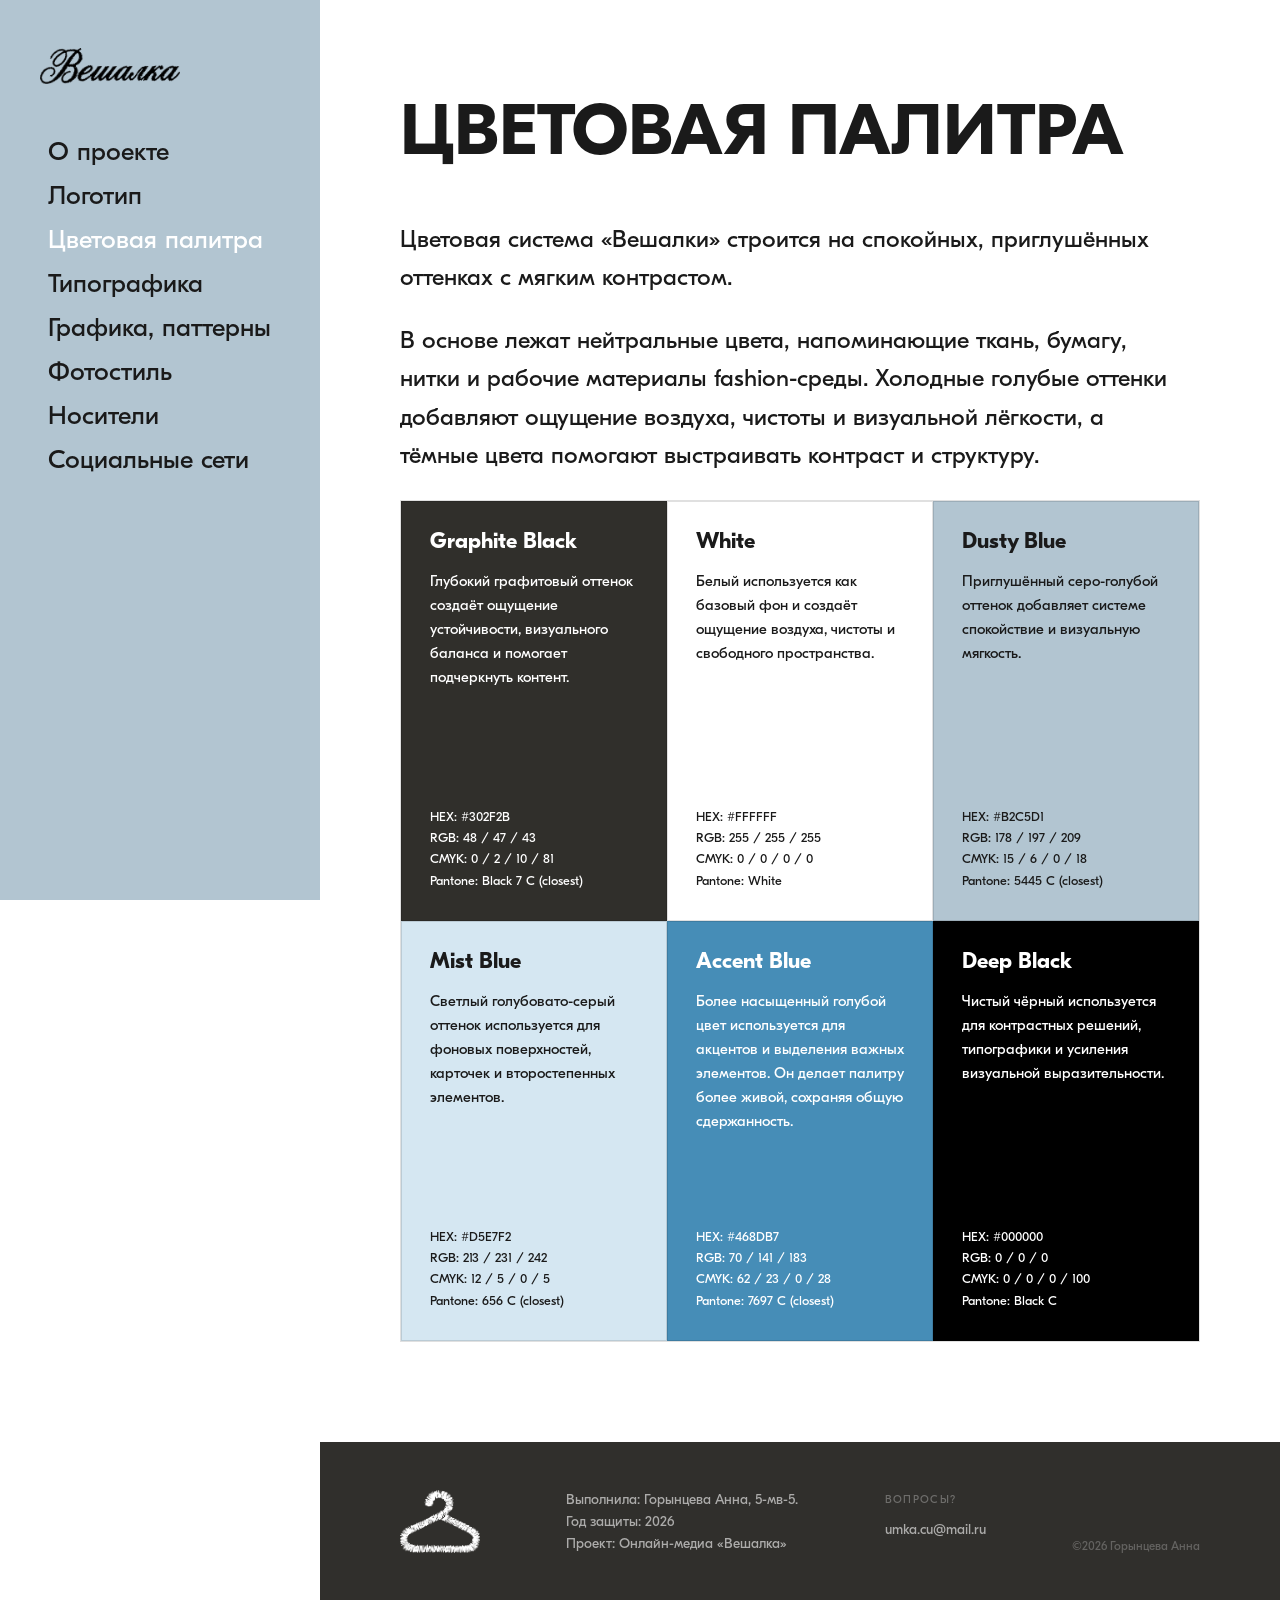
==== commit 94cf7f1b: "эхх почти всё.." ====
--- a/color.html
+++ b/color.html
@@ -144,7 +144,6 @@
         <img src="assets/images/veshwhite.png" alt="" />
       </div>
       <div class="footer-info">
-        <strong>Выходные данные</strong>
         Выполнила: Горынцева Анна, 5-мв-5.<br />
         Год защиты: 2026<br />
         Проект: Онлайн-медиа «Вешалка»
--- a/css/color.css
+++ b/css/color.css
@@ -145,7 +145,7 @@
 }
 
 /* MOBILE */
-@media (max-width: 640px) {
+@media (max-width: 768px) {
   .color-page-title{
     font-size:48px;
     margin-top:60px;
